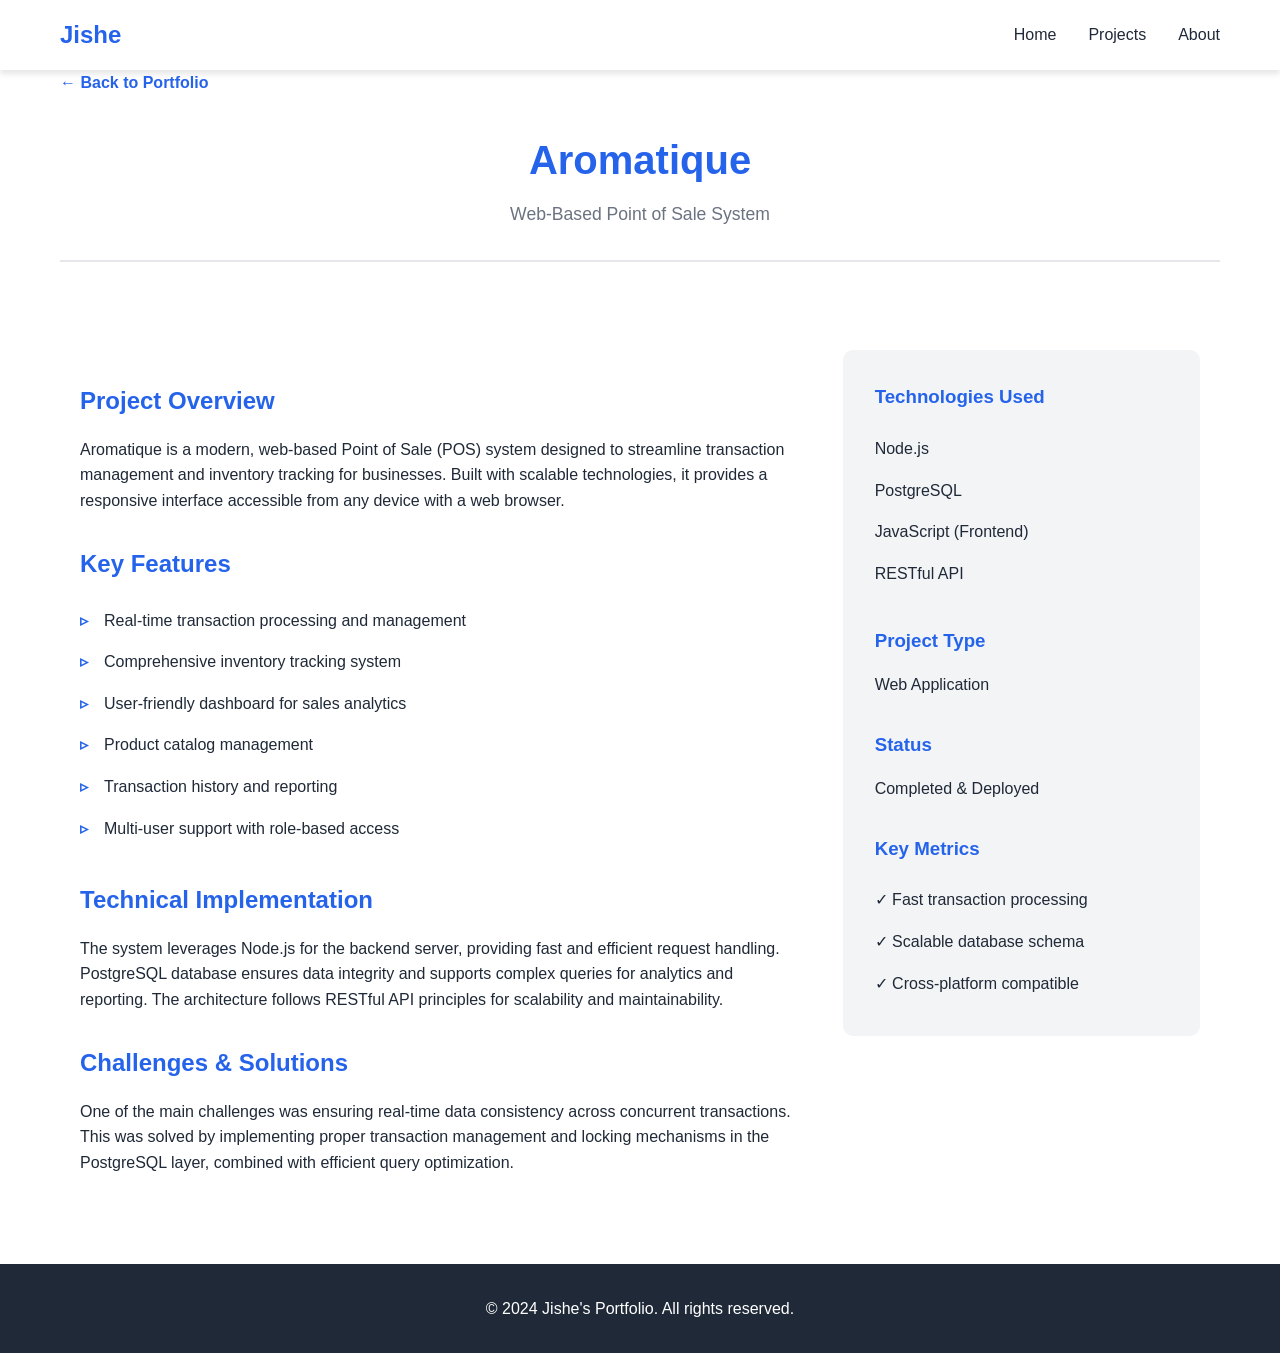
==== projects/aromatique.html @ 2e5fac46 "init commit" ====
<!DOCTYPE html>
<html lang="en">
<head>
    <meta charset="UTF-8">
    <meta name="viewport" content="width=device-width, initial-scale=1.0">
    <title>Aromatique - Point of Sale System</title>
    <link rel="stylesheet" href="../styles.css">
    <style>
        .project-detail {
            padding: 40px 20px;
        }

        .project-header-detail {
            text-align: center;
            margin-bottom: 3rem;
            padding-bottom: 2rem;
            border-bottom: 2px solid var(--border-color);
        }

        .project-header-detail h1 {
            font-size: 2.5rem;
            color: var(--primary-color);
            margin-bottom: 0.5rem;
        }

        .project-header-detail .subtitle {
            font-size: 1.1rem;
            color: #6b7280;
        }

        .detail-content {
            display: grid;
            grid-template-columns: 2fr 1fr;
            gap: 3rem;
            margin-bottom: 3rem;
        }

        .detail-main h2 {
            font-size: 1.5rem;
            color: var(--primary-color);
            margin-top: 2rem;
            margin-bottom: 1rem;
        }

        .detail-main ul {
            list-style: none;
            padding-left: 0;
        }

        .detail-main li {
            padding: 0.5rem 0;
            padding-left: 1.5rem;
            position: relative;
        }

        .detail-main li:before {
            content: "▹";
            position: absolute;
            left: 0;
            color: var(--primary-color);
            font-weight: bold;
        }

        .detail-sidebar {
            background-color: var(--light-bg);
            padding: 2rem;
            border-radius: 10px;
            height: fit-content;
        }

        .detail-sidebar h3 {
            color: var(--primary-color);
            margin-bottom: 1rem;
        }

        .sidebar-section {
            margin-bottom: 2rem;
        }

        .sidebar-section:last-child {
            margin-bottom: 0;
        }

        .back-link {
            display: inline-block;
            margin-bottom: 2rem;
            color: var(--primary-color);
            text-decoration: none;
            font-weight: 600;
            transition: color 0.3s ease;
        }

        .back-link:hover {
            color: var(--secondary-color);
        }

        @media (max-width: 768px) {
            .detail-content {
                grid-template-columns: 1fr;
            }

            .project-header-detail h1 {
                font-size: 2rem;
            }
        }
    </style>
</head>
<body>
    <!-- Navigation -->
    <nav class="navbar">
        <div class="container">
            <div class="nav-brand">Jishe</div>
            <ul class="nav-links">
                <li><a href="../index.html" class="nav-link">Home</a></li>
                <li><a href="../index.html#projects" class="nav-link">Projects</a></li>
                <li><a href="../index.html#about" class="nav-link">About</a></li>
            </ul>
        </div>
    </nav>

    <div class="container">
        <a href="../index.html" class="back-link">← Back to Portfolio</a>

        <div class="project-header-detail">
            <h1>Aromatique</h1>
            <p class="subtitle">Web-Based Point of Sale System</p>
        </div>

        <div class="project-detail">
            <div class="detail-content">
                <div class="detail-main">
                    <h2>Project Overview</h2>
                    <p>Aromatique is a modern, web-based Point of Sale (POS) system designed to streamline transaction management and inventory tracking for businesses. Built with scalable technologies, it provides a responsive interface accessible from any device with a web browser.</p>

                    <h2>Key Features</h2>
                    <ul>
                        <li>Real-time transaction processing and management</li>
                        <li>Comprehensive inventory tracking system</li>
                        <li>User-friendly dashboard for sales analytics</li>
                        <li>Product catalog management</li>
                        <li>Transaction history and reporting</li>
                        <li>Multi-user support with role-based access</li>
                    </ul>

                    <h2>Technical Implementation</h2>
                    <p>The system leverages Node.js for the backend server, providing fast and efficient request handling. PostgreSQL database ensures data integrity and supports complex queries for analytics and reporting. The architecture follows RESTful API principles for scalability and maintainability.</p>

                    <h2>Challenges & Solutions</h2>
                    <p>One of the main challenges was ensuring real-time data consistency across concurrent transactions. This was solved by implementing proper transaction management and locking mechanisms in the PostgreSQL layer, combined with efficient query optimization.</p>
                </div>

                <div class="detail-sidebar">
                    <div class="sidebar-section">
                        <h3>Technologies Used</h3>
                        <ul style="list-style: none; padding-left: 0;">
                            <li style="padding: 0.5rem 0;">Node.js</li>
                            <li style="padding: 0.5rem 0;">PostgreSQL</li>
                            <li style="padding: 0.5rem 0;">JavaScript (Frontend)</li>
                            <li style="padding: 0.5rem 0;">RESTful API</li>
                        </ul>
                    </div>

                    <div class="sidebar-section">
                        <h3>Project Type</h3>
                        <p>Web Application</p>
                    </div>

                    <div class="sidebar-section">
                        <h3>Status</h3>
                        <p>Completed & Deployed</p>
                    </div>

                    <div class="sidebar-section">
                        <h3>Key Metrics</h3>
                        <ul style="list-style: none; padding-left: 0;">
                            <li style="padding: 0.5rem 0;">✓ Fast transaction processing</li>
                            <li style="padding: 0.5rem 0;">✓ Scalable database schema</li>
                            <li style="padding: 0.5rem 0;">✓ Cross-platform compatible</li>
                        </ul>
                    </div>
                </div>
            </div>
        </div>
    </div>

    <!-- Footer -->
    <footer class="footer">
        <div class="container">
            <p>&copy; 2024 Jishe's Portfolio. All rights reserved.</p>
        </div>
    </footer>

    <script src="../script.js"></script>
</body>
</html>
---- styles.css ----
/* Root Variables */
:root {
    --primary-color: #2563eb;
    --secondary-color: #1e40af;
    --text-color: #1f2937;
    --bg-color: #ffffff;
    --light-bg: #f3f4f6;
    --border-color: #e5e7eb;
    --shadow: 0 4px 6px rgba(0, 0, 0, 0.1);
    --shadow-lg: 0 10px 15px rgba(0, 0, 0, 0.1);
}

/* Reset & Base Styles */
* {
    margin: 0;
    padding: 0;
    box-sizing: border-box;
}

html {
    scroll-behavior: smooth;
}

body {
    font-family: -apple-system, BlinkMacSystemFont, 'Segoe UI', Roboto, 'Helvetica Neue', Arial, sans-serif;
    color: var(--text-color);
    background-color: var(--bg-color);
    line-height: 1.6;
}

.container {
    max-width: 1200px;
    margin: 0 auto;
    padding: 0 20px;
}

/* Navigation */
.navbar {
    background-color: var(--bg-color);
    box-shadow: var(--shadow);
    position: sticky;
    top: 0;
    z-index: 100;
}

.navbar .container {
    display: flex;
    justify-content: space-between;
    align-items: center;
    padding: 1rem 20px;
}

.nav-brand {
    font-size: 1.5rem;
    font-weight: 700;
    color: var(--primary-color);
}

.nav-links {
    display: flex;
    list-style: none;
    gap: 2rem;
}

.nav-link {
    text-decoration: none;
    color: var(--text-color);
    font-weight: 500;
    transition: color 0.3s ease;
}

.nav-link:hover {
    color: var(--primary-color);
}

/* Hero Section */
.hero {
    background: linear-gradient(135deg, var(--primary-color), var(--secondary-color));
    color: white;
    padding: 100px 20px;
    text-align: center;
}

.hero-content h1 {
    font-size: 3rem;
    margin-bottom: 1rem;
    font-weight: 700;
}

.hero-content p {
    font-size: 1.25rem;
    margin-bottom: 2rem;
    opacity: 0.9;
}

/* Buttons */
.btn {
    display: inline-block;
    padding: 0.75rem 1.5rem;
    border-radius: 5px;
    text-decoration: none;
    font-weight: 600;
    transition: all 0.3s ease;
    border: 2px solid transparent;
    cursor: pointer;
    font-size: 1rem;
}

.btn-primary {
    background-color: white;
    color: var(--primary-color);
}

.btn-primary:hover {
    transform: translateY(-2px);
    box-shadow: 0 6px 20px rgba(0, 0, 0, 0.15);
}

.btn-secondary {
    background-color: var(--primary-color);
    color: white;
    border-color: var(--primary-color);
}

.btn-secondary:hover {
    background-color: var(--secondary-color);
    border-color: var(--secondary-color);
}

/* Projects Section */
.projects {
    padding: 80px 20px;
    background-color: var(--light-bg);
}

.projects h2 {
    font-size: 2.5rem;
    margin-bottom: 3rem;
    text-align: center;
}

.projects-grid {
    display: grid;
    grid-template-columns: repeat(auto-fit, minmax(350px, 1fr));
    gap: 2rem;
}

.project-card {
    background-color: var(--bg-color);
    border-radius: 10px;
    padding: 2rem;
    box-shadow: var(--shadow);
    transition: transform 0.3s ease, box-shadow 0.3s ease;
}

.project-card:hover {
    transform: translateY(-5px);
    box-shadow: var(--shadow-lg);
}

.project-header {
    display: flex;
    justify-content: space-between;
    align-items: center;
    margin-bottom: 1rem;
}

.project-header h3 {
    font-size: 1.5rem;
    color: var(--primary-color);
}

.project-type {
    background-color: var(--light-bg);
    color: var(--primary-color);
    padding: 0.25rem 0.75rem;
    border-radius: 20px;
    font-size: 0.875rem;
    font-weight: 600;
}

.project-description {
    color: #6b7280;
    margin-bottom: 1.5rem;
    line-height: 1.8;
}

.tech-stack {
    display: flex;
    flex-wrap: wrap;
    gap: 0.5rem;
    margin-bottom: 1.5rem;
}

.tech-badge {
    background-color: var(--light-bg);
    color: var(--text-color);
    padding: 0.35rem 0.75rem;
    border-radius: 20px;
    font-size: 0.875rem;
    font-weight: 500;
}

/* About Section */
.about {
    padding: 80px 20px;
    text-align: center;
}

.about h2 {
    font-size: 2.5rem;
    margin-bottom: 2rem;
}

.about p {
    max-width: 700px;
    margin: 0 auto;
    font-size: 1.1rem;
    color: #6b7280;
    line-height: 1.8;
}

/* Footer */
.footer {
    background-color: var(--text-color);
    color: white;
    text-align: center;
    padding: 2rem 20px;
}

/* Responsive Design */
@media (max-width: 768px) {
    .nav-links {
        gap: 1rem;
    }

    .hero-content h1 {
        font-size: 2rem;
    }

    .hero-content p {
        font-size: 1rem;
    }

    .projects h2,
    .about h2 {
        font-size: 2rem;
    }

    .projects-grid {
        grid-template-columns: 1fr;
    }
}

@media (max-width: 480px) {
    .nav-brand {
        font-size: 1.25rem;
    }

    .nav-links {
        gap: 0.5rem;
    }

    .nav-link {
        font-size: 0.9rem;
    }

    .hero-content h1 {
        font-size: 1.5rem;
    }

    .btn {
        padding: 0.5rem 1rem;
        font-size: 0.9rem;
    }
}
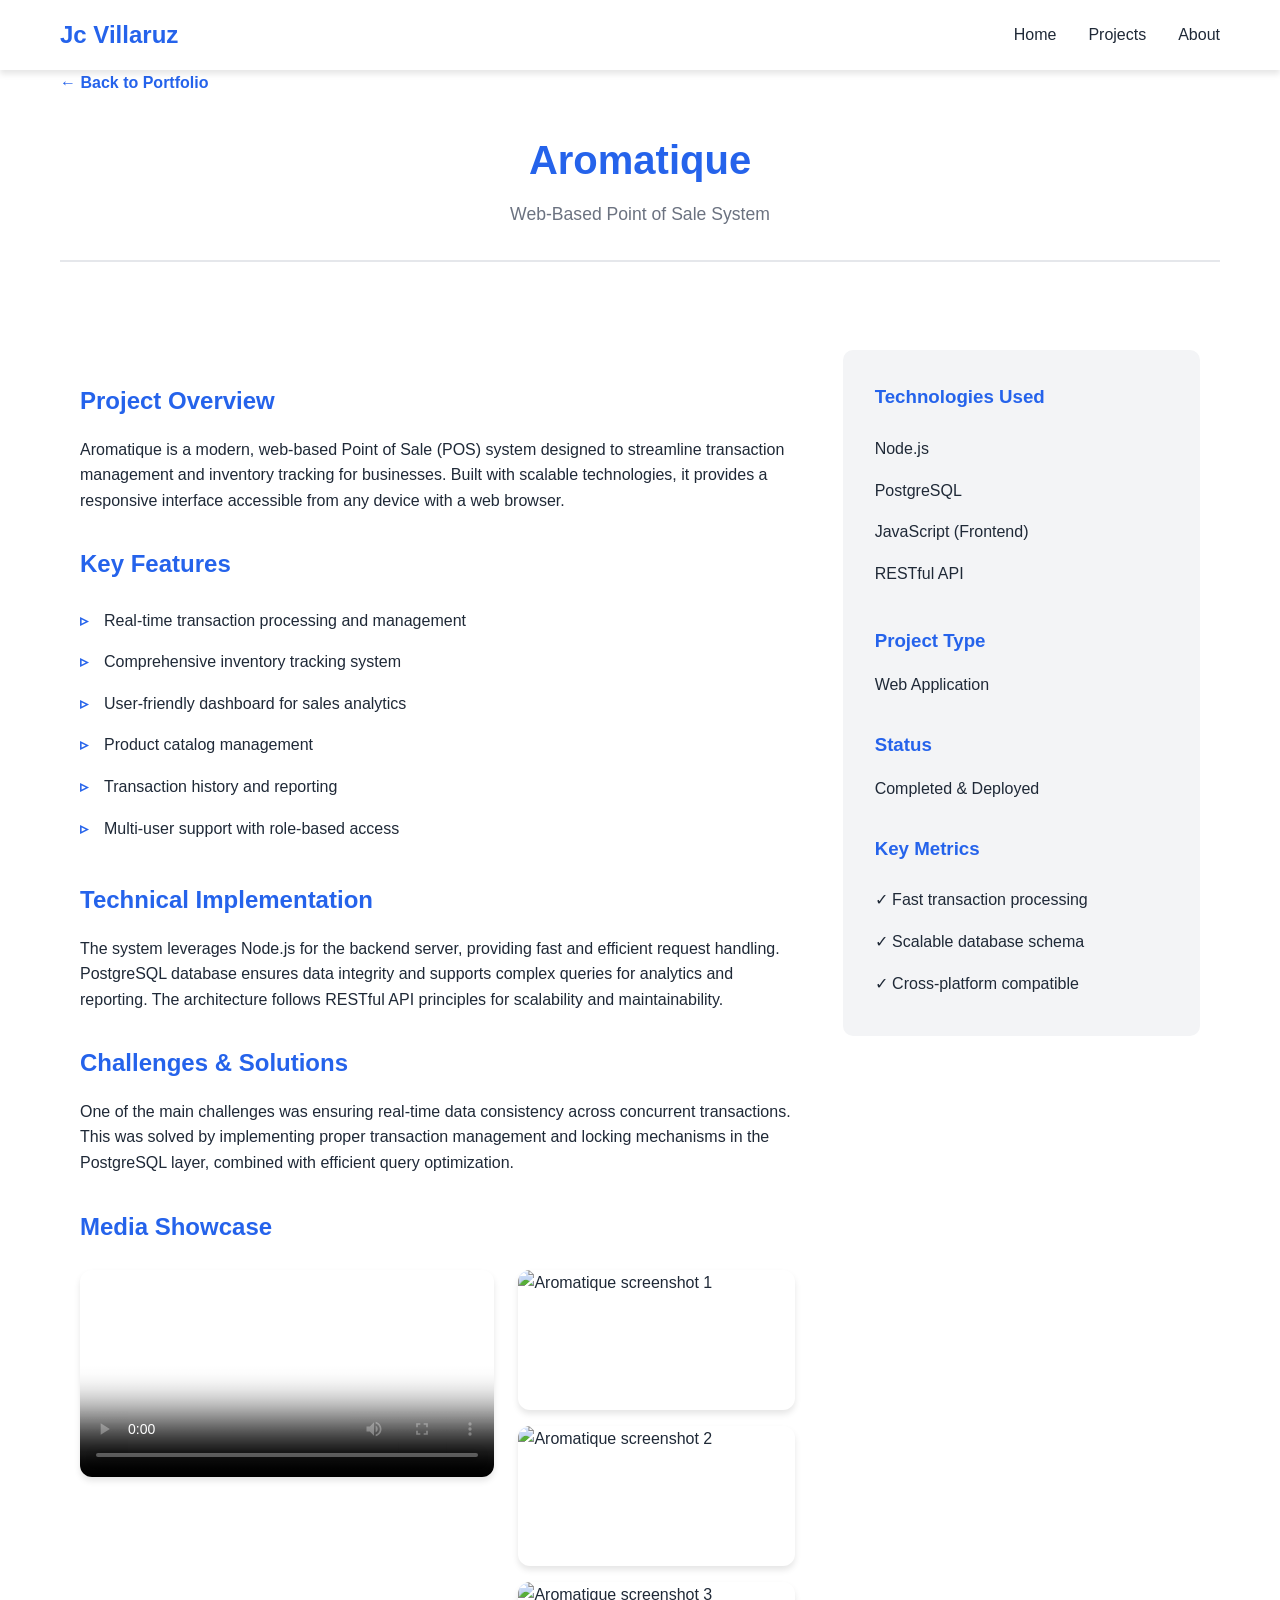
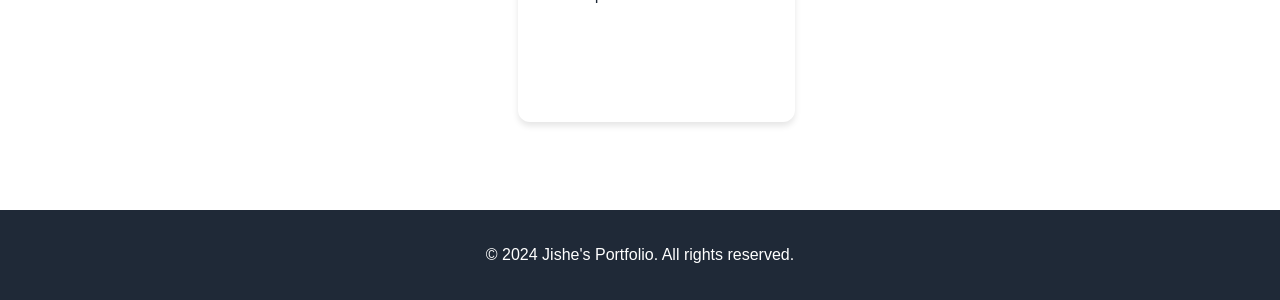
==== commit c5151c70: "added personal project" ====
--- a/projects/aromatique.html
+++ b/projects/aromatique.html
@@ -73,6 +73,32 @@
             margin-bottom: 1rem;
         }
 
+        .media-showcase {
+            margin-top: 1.5rem;
+            display: grid;
+            grid-template-columns: 1.5fr 1fr;
+            gap: 1.5rem;
+        }
+
+        .media-video video {
+            width: 100%;
+            border-radius: 12px;
+            box-shadow: var(--shadow);
+        }
+
+        .media-gallery {
+            display: grid;
+            gap: 1rem;
+        }
+
+        .media-gallery img {
+            width: 100%;
+            border-radius: 12px;
+            object-fit: cover;
+            min-height: 140px;
+            box-shadow: var(--shadow);
+        }
+
         .sidebar-section {
             margin-bottom: 2rem;
         }
@@ -109,7 +135,7 @@
     <!-- Navigation -->
     <nav class="navbar">
         <div class="container">
-            <div class="nav-brand">Jishe</div>
+            <div class="nav-brand">Jc Villaruz</div>
             <ul class="nav-links">
                 <li><a href="../index.html" class="nav-link">Home</a></li>
                 <li><a href="../index.html#projects" class="nav-link">Projects</a></li>
@@ -147,6 +173,21 @@
 
                     <h2>Challenges & Solutions</h2>
                     <p>One of the main challenges was ensuring real-time data consistency across concurrent transactions. This was solved by implementing proper transaction management and locking mechanisms in the PostgreSQL layer, combined with efficient query optimization.</p>
+
+                    <h2>Media Showcase</h2>
+                    <div class="media-showcase">
+                        <div class="media-video">
+                            <video controls poster="../assets/aromatique-video-poster.png">
+                                <source src="../assets/aromatique-demo.mp4" type="video/mp4">
+                                Your browser does not support the video tag.
+                            </video>
+                        </div>
+                        <div class="media-gallery">
+                            <img src="../assets/aromatique-screenshot-1.png" alt="Aromatique screenshot 1">
+                            <img src="../assets/aromatique-screenshot-2.png" alt="Aromatique screenshot 2">
+                            <img src="../assets/aromatique-screenshot-3.png" alt="Aromatique screenshot 3">
+                        </div>
+                    </div>
                 </div>
 
                 <div class="detail-sidebar">
--- a/styles.css
+++ b/styles.css
@@ -201,6 +201,32 @@
     font-weight: 500;
 }
 
+.media-showcase {
+    margin-top: 1.5rem;
+    display: grid;
+    grid-template-columns: 1.5fr 1fr;
+    gap: 1.5rem;
+}
+
+.media-video video {
+    width: 100%;
+    border-radius: 12px;
+    box-shadow: var(--shadow);
+}
+
+.media-gallery {
+    display: grid;
+    gap: 1rem;
+}
+
+.media-gallery img {
+    width: 100%;
+    border-radius: 12px;
+    object-fit: cover;
+    min-height: 140px;
+    box-shadow: var(--shadow);
+}
+
 /* About Section */
 .about {
     padding: 80px 20px;
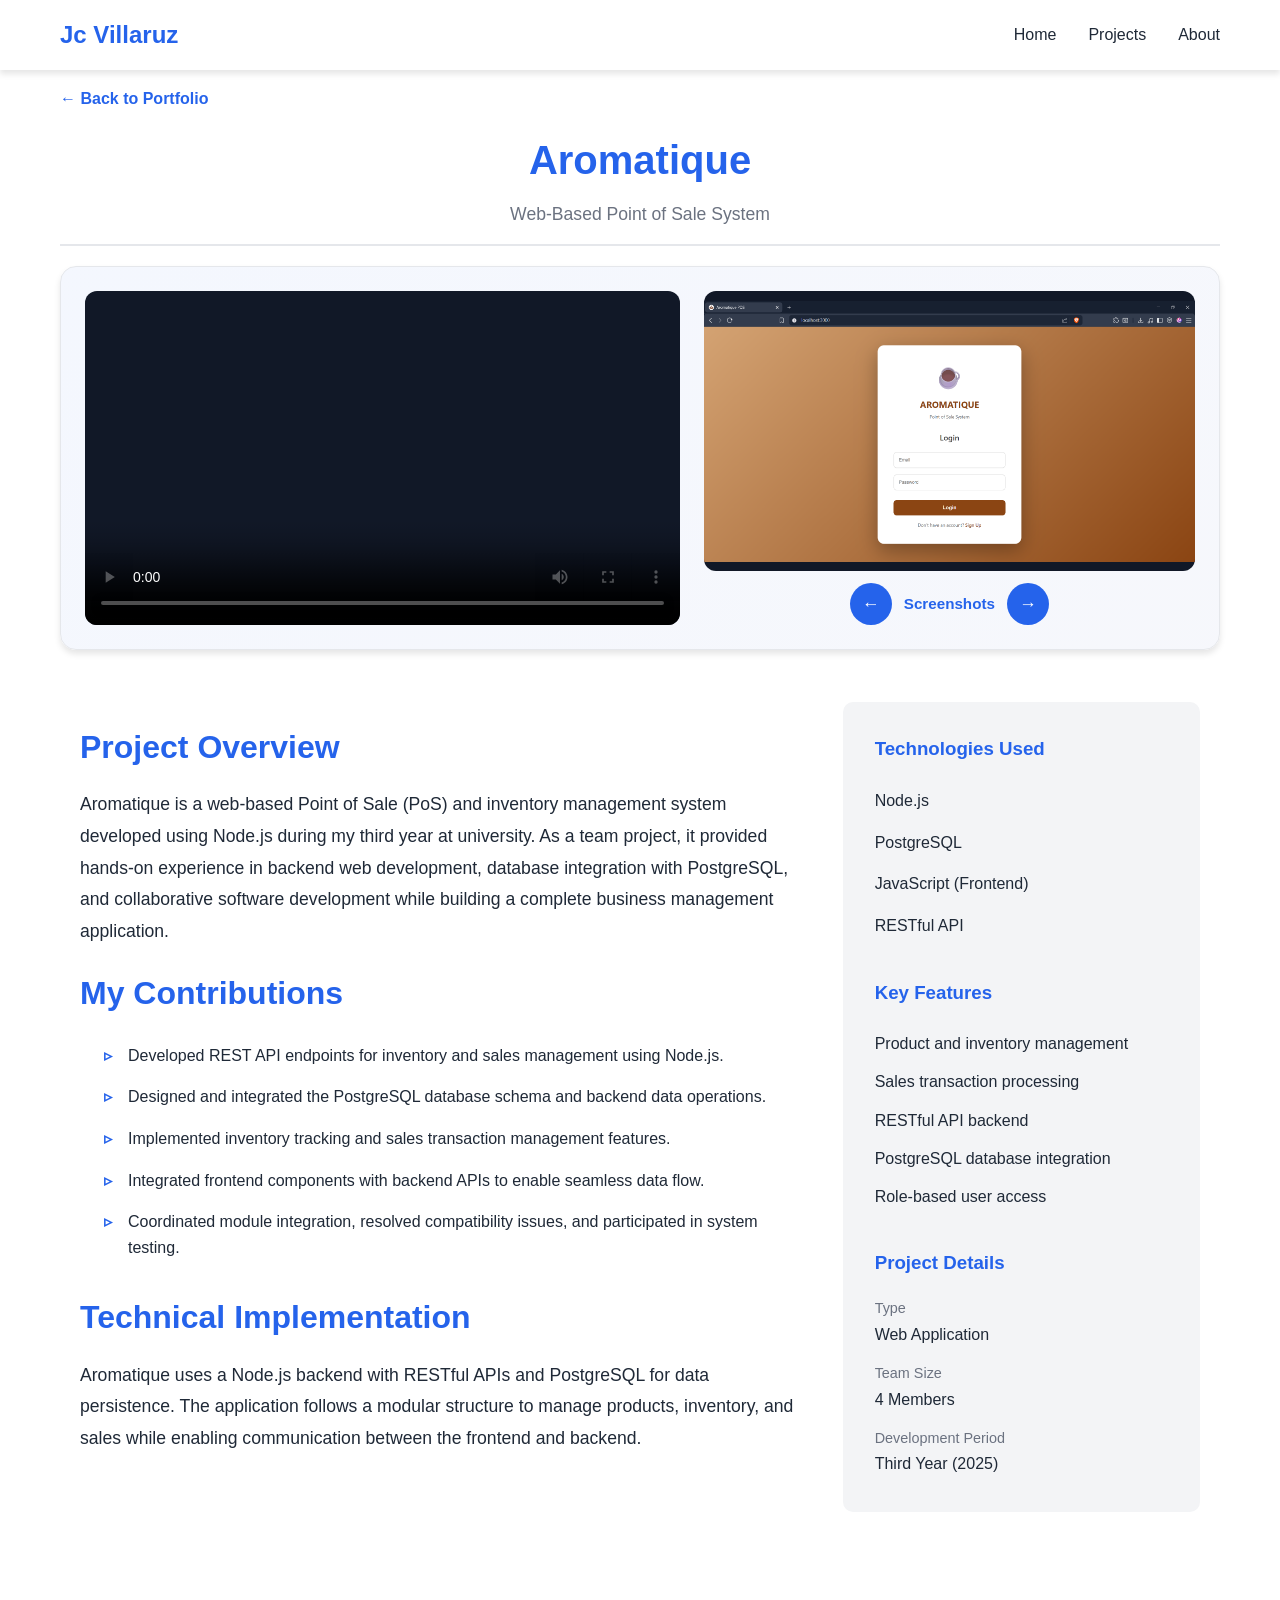
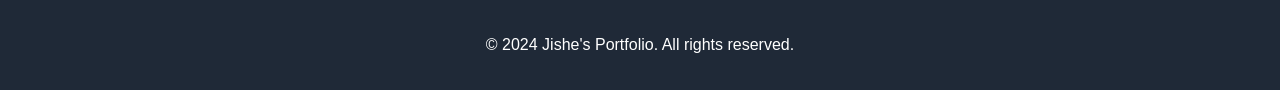
==== commit f1e1d7d8: "Major portfolio changes and additions" ====
--- a/projects/aromatique.html
+++ b/projects/aromatique.html
@@ -7,13 +7,15 @@
     <link rel="stylesheet" href="../styles.css">
     <style>
         .project-detail {
-            padding: 40px 20px;
+            padding: 20px 20px 40px;
         }
 
         .project-header-detail {
             text-align: center;
-            margin-bottom: 3rem;
-            padding-bottom: 2rem;
+            margin-top: 0;
+            margin-bottom: 1.25rem;
+            padding-top: 0;
+            padding-bottom: 1rem;
             border-bottom: 2px solid var(--border-color);
         }
 
@@ -36,15 +38,27 @@
         }
 
         .detail-main h2 {
-            font-size: 1.5rem;
-            color: var(--primary-color);
-            margin-top: 2rem;
+            font-size: 2rem;
+            color: var(--primary-color);
+            margin-top: 1.25rem;
             margin-bottom: 1rem;
+        }
+
+        .detail-main p {
+            font-size: 1.1rem;
+            line-height: 1.8;
         }
 
         .detail-main ul {
             list-style: none;
+            padding-left: 1.5rem;
+            margin: 0 0 1.5rem;
+        }
+
+        .detail-sidebar ul {
+            list-style: none;
             padding-left: 0;
+            margin: 0 0 1.5rem;
         }
 
         .detail-main li {
@@ -59,6 +73,15 @@
             left: 0;
             color: var(--primary-color);
             font-weight: bold;
+        }
+
+        .detail-sidebar .feature-list {
+            padding-left: 0;
+            margin: 0;
+        }
+
+        .detail-sidebar .feature-list li {
+            padding: 0.4rem 0;
         }
 
         .detail-sidebar {
@@ -73,11 +96,32 @@
             margin-bottom: 1rem;
         }
 
+        .detail-meta-list {
+            display: grid;
+            gap: 0.5rem;
+        }
+
+        .detail-meta-item {
+            padding: 0.2rem 0;
+        }
+
+        .detail-meta-label {
+            display: block;
+            font-size: 0.9rem;
+            color: #6b7280;
+            margin-bottom: 0.1rem;
+        }
+
+        .detail-meta-value {
+            font-size: 1rem;
+            color: #1f2937;
+        }
+
         .media-showcase {
-            margin-top: 1.5rem;
+            margin-top: 1rem;
             display: grid;
             grid-template-columns: 1.5fr 1fr;
-            gap: 1.5rem;
+            gap: 1.25rem;
         }
 
         .media-video video {
@@ -109,8 +153,9 @@
 
         .back-link {
             display: inline-block;
-            margin-bottom: 2rem;
-            color: var(--primary-color);
+            margin-bottom: 1rem;
+            color: var(--primary-color);
+            padding-top: 1rem;
             text-decoration: none;
             font-weight: 600;
             transition: color 0.3s ease;
@@ -152,42 +197,56 @@
             <p class="subtitle">Web-Based Point of Sale System</p>
         </div>
 
+        <div class="project-media-shell" aria-label="Aromatique media showcase">
+            <div class="project-media-video">
+                <video controls poster="../assets/aromatique-video-poster.svg">
+                    <source src="../assets/Aromatique Recording.mp4" type="video/mp4">
+                    Your browser does not support the video tag.
+                </video>
+            </div>
+
+            <div class="project-media-carousel" data-carousel>
+                <div class="carousel-stage">
+                    <img class="carousel-image" src="../assets/Aromatique Sign In.png" alt="Aromatique sign in page screenshot">
+                    <img class="carousel-image active" src="../assets/Aromatique Landing.png" alt="Aromatique landing page screenshot">
+                    <img class="carousel-image" src="../assets/Aromatique Inventory.png" alt="Aromatique inventory page screenshot">
+                    <img class="carousel-image" src="../assets/Aromatique Checkout.png" alt="Aromatique checkout page screenshot">
+                    <img class="carousel-image" src="../assets/Aromatique Transactions.png" alt="Aromatique transactions page screenshot">
+                    <img class="carousel-image" src="../assets/Aromatique Report.png" alt="Aromatique report page screenshot">
+                    <img class="carousel-image" src="../assets/Aromatique Receipt.png" alt="Aromatique receipt page screenshot">
+                </div>
+                <div class="carousel-controls">
+                    <button class="carousel-btn prev" type="button" aria-label="Show previous screenshot">←</button>
+                    <span class="carousel-label">Screenshots</span>
+                    <button class="carousel-btn next" type="button" aria-label="Show next screenshot">→</button>
+                </div>
+            </div>
+
+            <div class="image-lightbox" role="dialog" aria-modal="true" aria-labelledby="lightbox-title">
+                <div class="image-lightbox-content">
+                    <button class="lightbox-close" type="button" aria-label="Close large image view">×</button>
+                    <img src="" alt="" id="lightbox-image">
+                </div>
+            </div>
+        </div>
+
         <div class="project-detail">
             <div class="detail-content">
                 <div class="detail-main">
                     <h2>Project Overview</h2>
-                    <p>Aromatique is a modern, web-based Point of Sale (POS) system designed to streamline transaction management and inventory tracking for businesses. Built with scalable technologies, it provides a responsive interface accessible from any device with a web browser.</p>
-
-                    <h2>Key Features</h2>
+                    <p>Aromatique is a web-based Point of Sale (PoS) and inventory management system developed using Node.js during my third year at university. As a team project, it provided hands-on experience in backend web development, database integration with PostgreSQL, and collaborative software development while building a complete business management application.</p>
+
+                    <h2>My Contributions</h2>
                     <ul>
-                        <li>Real-time transaction processing and management</li>
-                        <li>Comprehensive inventory tracking system</li>
-                        <li>User-friendly dashboard for sales analytics</li>
-                        <li>Product catalog management</li>
-                        <li>Transaction history and reporting</li>
-                        <li>Multi-user support with role-based access</li>
+                        <li>Developed REST API endpoints for inventory and sales management using Node.js.</li>
+                        <li>Designed and integrated the PostgreSQL database schema and backend data operations.</li>
+                        <li>Implemented inventory tracking and sales transaction management features.</li>
+                        <li>Integrated frontend components with backend APIs to enable seamless data flow.</li>
+                        <li>Coordinated module integration, resolved compatibility issues, and participated in system testing.</li>
                     </ul>
-
                     <h2>Technical Implementation</h2>
-                    <p>The system leverages Node.js for the backend server, providing fast and efficient request handling. PostgreSQL database ensures data integrity and supports complex queries for analytics and reporting. The architecture follows RESTful API principles for scalability and maintainability.</p>
-
-                    <h2>Challenges & Solutions</h2>
-                    <p>One of the main challenges was ensuring real-time data consistency across concurrent transactions. This was solved by implementing proper transaction management and locking mechanisms in the PostgreSQL layer, combined with efficient query optimization.</p>
-
-                    <h2>Media Showcase</h2>
-                    <div class="media-showcase">
-                        <div class="media-video">
-                            <video controls poster="../assets/aromatique-video-poster.png">
-                                <source src="../assets/aromatique-demo.mp4" type="video/mp4">
-                                Your browser does not support the video tag.
-                            </video>
-                        </div>
-                        <div class="media-gallery">
-                            <img src="../assets/aromatique-screenshot-1.png" alt="Aromatique screenshot 1">
-                            <img src="../assets/aromatique-screenshot-2.png" alt="Aromatique screenshot 2">
-                            <img src="../assets/aromatique-screenshot-3.png" alt="Aromatique screenshot 3">
-                        </div>
-                    </div>
+                    <p>Aromatique uses a Node.js backend with RESTful APIs and PostgreSQL for data persistence. The application follows a modular structure to manage products, inventory, and sales while enabling communication between the frontend and backend.</p>
+
                 </div>
 
                 <div class="detail-sidebar">
@@ -202,23 +261,34 @@
                     </div>
 
                     <div class="sidebar-section">
-                        <h3>Project Type</h3>
-                        <p>Web Application</p>
-                    </div>
-
-                    <div class="sidebar-section">
-                        <h3>Status</h3>
-                        <p>Completed & Deployed</p>
-                    </div>
-
-                    <div class="sidebar-section">
-                        <h3>Key Metrics</h3>
-                        <ul style="list-style: none; padding-left: 0;">
-                            <li style="padding: 0.5rem 0;">✓ Fast transaction processing</li>
-                            <li style="padding: 0.5rem 0;">✓ Scalable database schema</li>
-                            <li style="padding: 0.5rem 0;">✓ Cross-platform compatible</li>
+                        <h3>Key Features</h3>
+                        <ul class="feature-list">
+                            <li>Product and inventory management</li>
+                            <li>Sales transaction processing</li>
+                            <li>RESTful API backend</li>
+                            <li>PostgreSQL database integration</li>
+                            <li>Role-based user access</li>
                         </ul>
                     </div>
+
+                    <div class="sidebar-section">
+                        <h3>Project Details</h3>
+                        <div class="detail-meta-list">
+                            <div class="detail-meta-item">
+                                <span class="detail-meta-label">Type</span>
+                                <span class="detail-meta-value">Web Application</span>
+                            </div>
+                            <div class="detail-meta-item">
+                                <span class="detail-meta-label">Team Size</span>
+                                <span class="detail-meta-value">4 Members</span>
+                            </div>
+                            <div class="detail-meta-item">
+                                <span class="detail-meta-label">Development Period</span>
+                                <span class="detail-meta-value">Third Year (2025)</span>
+                            </div>
+                        </div>
+                    </div>
+
                 </div>
             </div>
         </div>
--- a/styles.css
+++ b/styles.css
@@ -89,8 +89,28 @@
 
 .hero-content p {
     font-size: 1.25rem;
-    margin-bottom: 2rem;
+    margin-bottom: 1.5rem;
     opacity: 0.9;
+}
+
+.hero-stack {
+    display: inline-flex;
+    flex-wrap: wrap;
+    gap: 0.75rem;
+    justify-content: center;
+    margin-bottom: 1.75rem;
+}
+
+.hero-actions {
+    display: flex;
+    flex-wrap: wrap;
+    gap: 1rem;
+    justify-content: center;
+    margin-top: 1rem;
+}
+
+.hero-actions .btn {
+    min-width: 170px;
 }
 
 /* Buttons */
@@ -141,7 +161,7 @@
 
 .projects-grid {
     display: grid;
-    grid-template-columns: repeat(auto-fit, minmax(350px, 1fr));
+    grid-template-columns: repeat(auto-fit, minmax(400px, 1fr));
     gap: 2rem;
 }
 
@@ -150,7 +170,18 @@
     border-radius: 10px;
     padding: 2rem;
     box-shadow: var(--shadow);
-    transition: transform 0.3s ease, box-shadow 0.3s ease;
+    opacity: 0;
+    transform: translateY(20px);
+    transition: opacity 0.6s ease, transform 0.6s ease, box-shadow 0.3s ease;
+}
+
+.project-card.is-visible {
+    opacity: 1;
+    transform: translateY(0);
+}
+
+.project-card:first-child {
+    grid-column: 1 / -1;
 }
 
 .project-card:hover {
@@ -166,8 +197,9 @@
 }
 
 .project-header h3 {
-    font-size: 1.5rem;
-    color: var(--primary-color);
+    font-size: 1.35rem;
+    color: var(--primary-color);
+    white-space: nowrap;
 }
 
 .project-type {
@@ -229,8 +261,261 @@
 
 /* About Section */
 .about {
-    padding: 80px 20px;
+    padding: 90px 20px;
+    background: linear-gradient(180deg, #ffffff 0%, #f8fbff 100%);
+}
+
+.about-grid {
+    display: grid;
+    grid-template-columns: 0.9fr 1.1fr;
+    gap: 3rem;
+    align-items: center;
+}
+
+.about-profile {
+    background: white;
+    border-radius: 24px;
+    padding: 2.2rem 1.8rem;
+    box-shadow: var(--shadow);
     text-align: center;
+    border: 1px solid rgba(37, 99, 235, 0.08);
+}
+
+.about-photo {
+    width: 220px;
+    height: 220px;
+    object-fit: cover;
+    border-radius: 50%;
+    margin-bottom: 1.25rem;
+    border: 6px solid rgba(37, 99, 235, 0.12);
+    box-shadow: var(--shadow);
+}
+
+.about-profile h3 {
+    font-size: 1.6rem;
+    color: var(--primary-color);
+    margin-bottom: 0.35rem;
+}
+
+.about-title {
+    color: #6b7280;
+    font-size: 1rem;
+    margin-bottom: 1.25rem;
+}
+
+.about-socials {
+    display: flex;
+    justify-content: center;
+    gap: 0.85rem;
+}
+
+.about-socials a {
+    display: inline-flex;
+    align-items: center;
+    justify-content: center;
+    width: 42px;
+    height: 42px;
+    border-radius: 50%;
+    background: var(--light-bg);
+    color: var(--primary-color);
+    transition: transform 0.25s ease, background-color 0.25s ease, color 0.25s ease;
+}
+
+.about-socials a img {
+    width: 60%;
+    height: auto;
+    object-fit: contain;
+}
+
+.about-socials a:hover {
+    transform: translateY(-3px);
+    background: var(--primary-color);
+    color: white;
+}
+
+.about-content {
+    text-align: left;
+}
+
+.about-content h2 {
+    font-size: 2.6rem;
+    margin-bottom: 1rem;
+    color: var(--primary-color);
+}
+
+.about-content p {
+    max-width: 700px;
+    margin: 0 0 1rem;
+    font-size: 1.05rem;
+    color: #4b5563;
+    line-height: 1.8;
+}
+
+.about-info-grid {
+    display: grid;
+    grid-template-columns: repeat(2, minmax(0, 1fr));
+    gap: 1rem;
+    margin-top: 1.5rem;
+}
+
+.info-card {
+    background: white;
+    border: 1px solid rgba(37, 99, 235, 0.08);
+    border-radius: 16px;
+    padding: 1rem;
+    box-shadow: 0 8px 20px rgba(15, 23, 42, 0.04);
+}
+
+.info-label {
+    display: block;
+    font-size: 0.8rem;
+    text-transform: uppercase;
+    letter-spacing: 0.08em;
+    color: #6b7280;
+    margin-bottom: 0.3rem;
+}
+
+.info-value {
+    font-size: 0.95rem;
+    font-weight: 600;
+    color: var(--text-color);
+}
+
+.project-media-shell {
+    display: grid;
+    grid-template-columns: 1.15fr 0.95fr;
+    gap: 1.5rem;
+    align-items: stretch;
+    margin-bottom: 2rem;
+    padding: 1.5rem;
+    background: linear-gradient(135deg, rgba(37, 99, 235, 0.05), rgba(30, 64, 175, 0.04));
+    border: 1px solid var(--border-color);
+    border-radius: 16px;
+    box-shadow: var(--shadow);
+}
+
+.project-media-video video {
+    width: 100%;
+    height: 100%;
+    min-height: 280px;
+    object-fit: contain;
+    border-radius: 12px;
+    background: #111827;
+}
+
+.project-media-carousel {
+    display: flex;
+    flex-direction: column;
+    gap: 0.75rem;
+}
+
+.carousel-stage {
+    position: relative;
+    display: flex;
+    justify-content: center;
+    align-items: center;
+    overflow: hidden;
+    border-radius: 12px;
+    min-height: 280px;
+    background: #111827;
+}
+
+.carousel-image {
+    display: none;
+    width: 100%;
+    height: 100%;
+    object-fit: contain;
+    cursor: pointer;
+}
+
+.carousel-image.active {
+    display: block;
+}
+
+.image-lightbox {
+    display: none;
+    position: fixed;
+    inset: 0;
+    z-index: 1000;
+    background: rgba(15, 23, 42, 0.85);
+    align-items: center;
+    justify-content: center;
+    padding: 1.5rem;
+}
+
+.image-lightbox.active {
+    display: flex;
+}
+
+.image-lightbox-content {
+    position: relative;
+    width: min(100%, 1100px);
+    max-height: 100%;
+}
+
+.image-lightbox-content img {
+    width: 100%;
+    height: auto;
+    max-height: 90vh;
+    border-radius: 12px;
+    box-shadow: 0 20px 60px rgba(0, 0, 0, 0.45);
+}
+
+.lightbox-close {
+    position: absolute;
+    top: -0.75rem;
+    right: -0.75rem;
+    width: 2.5rem;
+    height: 2.5rem;
+    display: grid;
+    place-items: center;
+    border: none;
+    border-radius: 50%;
+    background: rgba(255, 255, 255, 0.15);
+    color: white;
+    cursor: pointer;
+    font-size: 1.25rem;
+    line-height: 1;
+}
+
+.lightbox-close:hover {
+    background: rgba(255, 255, 255, 0.25);
+}
+
+.carousel-controls {
+    display: flex;
+    align-items: center;
+    justify-content: center;
+    gap: 0.75rem;
+}
+
+.carousel-btn {
+    border: none;
+    background: var(--primary-color);
+    color: white;
+    width: 42px;
+    height: 42px;
+    border-radius: 50%;
+    cursor: pointer;
+    font-size: 1.1rem;
+    transition: transform 0.2s ease, background-color 0.2s ease;
+}
+
+.carousel-btn:hover {
+    background: var(--secondary-color);
+    transform: translateY(-1px);
+}
+
+.carousel-label {
+    font-size: 0.95rem;
+    font-weight: 600;
+    color: var(--primary-color);
+}
+
+@media (max-width: 900px) {
+    .project-media-shell {
+        grid-template-columns: 1fr;
+    }
 }
 
 .about h2 {
@@ -246,6 +531,20 @@
     line-height: 1.8;
 }
 
+/* Scroll reveal animation */
+.about-profile,
+.about-content {
+    opacity: 0;
+    transform: translateY(24px);
+    transition: opacity 0.8s ease, transform 0.8s ease;
+}
+
+.about-profile.is-visible,
+.about-content.is-visible {
+    opacity: 1;
+    transform: translateY(0);
+}
+
 /* Footer */
 .footer {
     background-color: var(--text-color);
@@ -255,6 +554,22 @@
 }
 
 /* Responsive Design */
+@media (max-width: 900px) {
+    .about-grid {
+        grid-template-columns: 1fr;
+        gap: 2rem;
+    }
+
+    .about-content {
+        text-align: center;
+    }
+
+    .about-content p {
+        margin-left: auto;
+        margin-right: auto;
+    }
+}
+
 @media (max-width: 768px) {
     .nav-links {
         gap: 1rem;
@@ -268,12 +583,19 @@
         font-size: 1rem;
     }
 
-    .projects h2,
-    .about h2 {
+    .projects h2 {
         font-size: 2rem;
     }
 
+    .about-content h2 {
+        font-size: 2rem;
+    }
+
     .projects-grid {
+        grid-template-columns: 1fr;
+    }
+
+    .about-info-grid {
         grid-template-columns: 1fr;
     }
 }
